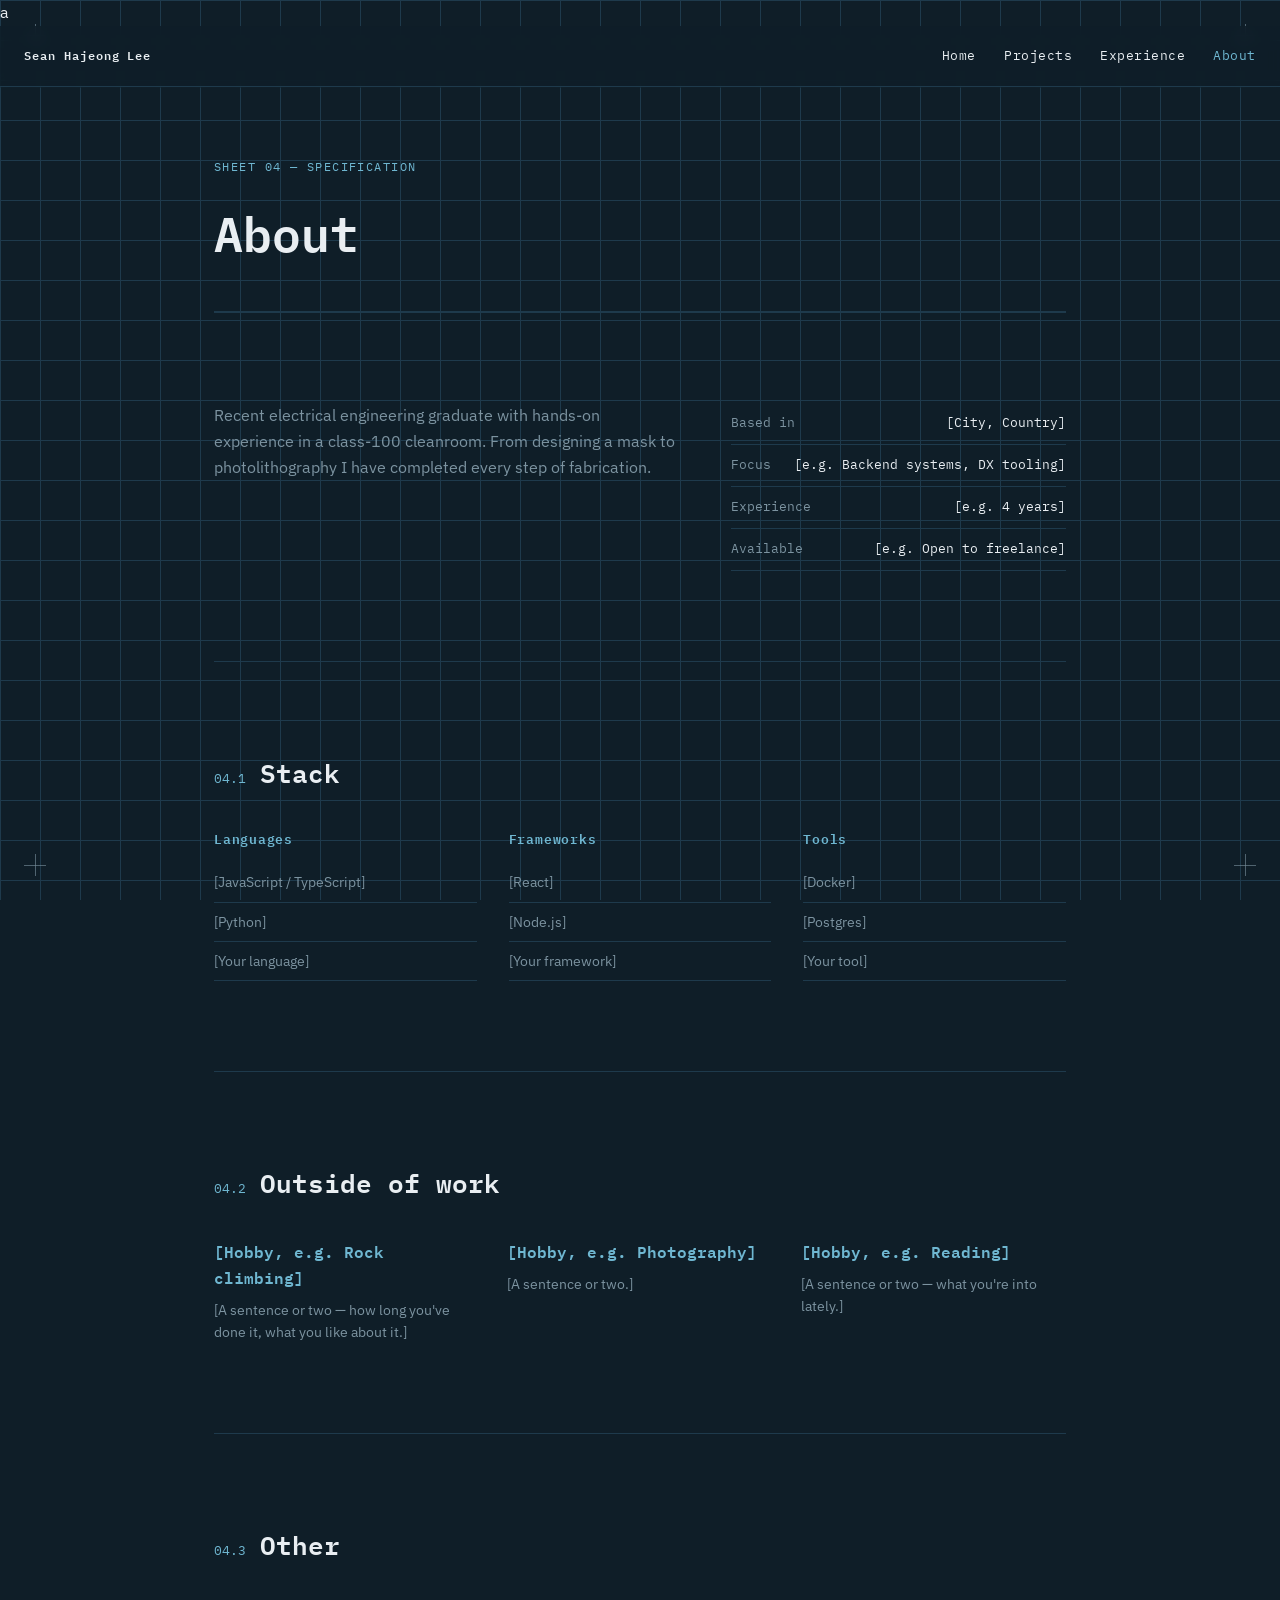
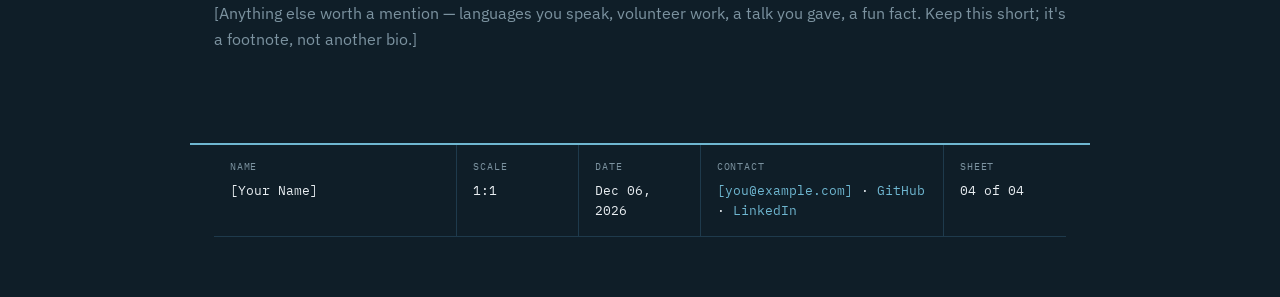
==== about.html @ 1e78ec12 "Update about.html" ====
a<!DOCTYPE html>
<html lang="en">
<head>
<meta charset="UTF-8">
<meta name="viewport" content="width=device-width, initial-scale=1.0">
<title>About — Sean Hejaong Lee</title>
<link rel="preconnect" href="https://fonts.googleapis.com">
<link rel="preconnect" href="https://fonts.gstatic.com" crossorigin>
<link href="https://fonts.googleapis.com/css2?family=IBM+Plex+Mono:wght@400;500;600&family=IBM+Plex+Sans:wght@400;500;600&display=swap" rel="stylesheet">
<link rel="stylesheet" href="style.css">
</head>
<body>

<div class="crosshair crosshair--tl" aria-hidden="true"></div>
<div class="crosshair crosshair--tr" aria-hidden="true"></div>
<div class="crosshair crosshair--bl" aria-hidden="true"></div>
<div class="crosshair crosshair--br" aria-hidden="true"></div>

<header class="topbar">
  <a class="topbar__mark" href="index.html">Sean Hajeong Lee</a>
  <nav class="topbar__nav">
    <a href="index.html">Home</a>
    <a href="projects.html">Projects</a>
    <a href="experience.html">Experience</a>
    <a href="about.html" aria-current="page">About</a>
  </nav>
</header>

<main>
  <section class="page-head">
    <div class="hero__eyebrow">SHEET 04 — SPECIFICATION</div>
    <h1 class="page-head__title">About</h1>
  </section>

  <section class="section is-visible">
    <div class="about__grid">
      <p class="about__body">
        Recent electrical engineering graduate with hands-on experience in a class-100 cleanroom.
        From designing a mask to photolithography I have completed every step of fabrication.
      </p>
      <dl class="specs">
        <div class="specs__row"><dt>Based in</dt><dd>[City, Country]</dd></div>
        <div class="specs__row"><dt>Focus</dt><dd>[e.g. Backend systems, DX tooling]</dd></div>
        <div class="specs__row"><dt>Experience</dt><dd>[e.g. 4 years]</dd></div>
        <div class="specs__row"><dt>Available</dt><dd>[e.g. Open to freelance]</dd></div>
      </dl>
    </div>
  </section>

  <section class="section is-visible">
    <div class="section__head">
      <span class="section__num">04.1</span>
      <h2>Stack</h2>
    </div>
    <div class="stack">
      <div class="stack__group">
        <h3>Languages</h3>
        <ul>
          <li>[JavaScript / TypeScript]</li>
          <li>[Python]</li>
          <li>[Your language]</li>
        </ul>
      </div>
      <div class="stack__group">
        <h3>Frameworks</h3>
        <ul>
          <li>[React]</li>
          <li>[Node.js]</li>
          <li>[Your framework]</li>
        </ul>
      </div>
      <div class="stack__group">
        <h3>Tools</h3>
        <ul>
          <li>[Docker]</li>
          <li>[Postgres]</li>
          <li>[Your tool]</li>
        </ul>
      </div>
    </div>
  </section>

  <section class="section is-visible">
    <div class="section__head">
      <span class="section__num">04.2</span>
      <h2>Outside of work</h2>
    </div>
    <div class="hobbies">
      <div class="hobby">
        <h3>[Hobby, e.g. Rock climbing]</h3>
        <p>[A sentence or two — how long you've done it, what you like about it.]</p>
      </div>
      <div class="hobby">
        <h3>[Hobby, e.g. Photography]</h3>
        <p>[A sentence or two.]</p>
      </div>
      <div class="hobby">
        <h3>[Hobby, e.g. Reading]</h3>
        <p>[A sentence or two — what you're into lately.]</p>
      </div>
    </div>
  </section>

  <section class="section is-visible">
    <div class="section__head">
      <span class="section__num">04.3</span>
      <h2>Other</h2>
    </div>
    <p class="about__body">
      [Anything else worth a mention — languages you speak, volunteer work,
      a talk you gave, a fun fact. Keep this short; it's a footnote, not
      another bio.]
    </p>
  </section>
</main>

<footer class="titleblock" id="contact">
  <div class="titleblock__cell titleblock__cell--wide">
    <span class="titleblock__label">Name</span>
    <span class="titleblock__value">[Your Name]</span>
  </div>
  <div class="titleblock__cell">
    <span class="titleblock__label">Scale</span>
    <span class="titleblock__value">1:1</span>
  </div>
  <div class="titleblock__cell">
    <span class="titleblock__label">Date</span>
    <span class="titleblock__value" id="today">—</span>
  </div>
  <div class="titleblock__cell titleblock__cell--wide">
    <span class="titleblock__label">Contact</span>
    <span class="titleblock__value">
      <a href="mailto:[you@example.com]">[you@example.com]</a> ·
      <a href="[github link]" target="_blank" rel="noopener">GitHub</a> ·
      <a href="[linkedin link]" target="_blank" rel="noopener">LinkedIn</a>
    </span>
  </div>
  <div class="titleblock__cell">
    <span class="titleblock__label">Sheet</span>
    <span class="titleblock__value">04 of 04</span>
  </div>
</footer>

<script src="script.js"></script>
</body>
</html>
---- style.css ----
/* ===================================================================
   DESIGN TOKENS — "Technical drawing" concept.
   Change these six values to re-skin the whole site.
   =================================================================== */
:root {
  --ink:        #0F1E28;   /* page background */
  --panel:      #14293A;   /* raised surfaces */
  --line:       #1E3A4C;   /* grid lines, hairlines, borders */
  --text:       #E9EEF2;   /* primary text */
  --text-mute:  #7C93A0;   /* secondary text */
  --accent:     #6FB7D1;   /* blueprint cyan — links, marks, highlights */
  --accent-warm:#E0A458;   /* sparing second accent — tags, small emphasis */

  --font-mono: 'IBM Plex Mono', 'SF Mono', Consolas, monospace;
  --font-sans: 'IBM Plex Sans', -apple-system, BlinkMacSystemFont, sans-serif;

  --edge: 24px; /* page margin, mirrors a drawing's border gutter */
}

* { box-sizing: border-box; }

html { scroll-behavior: smooth; }

@media (prefers-reduced-motion: reduce) {
  html { scroll-behavior: auto; }
  * { animation: none !important; transition: none !important; }
}

body {
  margin: 0;
  background: var(--ink);
  background-image:
    linear-gradient(var(--line) 1px, transparent 1px),
    linear-gradient(90deg, var(--line) 1px, transparent 1px);
  background-size: 40px 40px;
  background-attachment: fixed;
  color: var(--text);
  font-family: var(--font-sans);
  line-height: 1.6;
}

a { color: var(--accent); text-decoration: none; }
a:hover { text-decoration: underline; }
a:focus-visible, button:focus-visible {
  outline: 2px solid var(--accent);
  outline-offset: 3px;
}

h1, h2, h3 { font-family: var(--font-mono); font-weight: 600; margin: 0; }

/* ---------- corner crosshairs (signature detail) ---------- */
.crosshair {
  position: fixed;
  width: 22px;
  height: 22px;
  z-index: 5;
  pointer-events: none;
}
.crosshair::before, .crosshair::after {
  content: "";
  position: absolute;
  background: var(--text-mute);
  opacity: 0.6;
}
.crosshair::before { width: 100%; height: 1px; top: 50%; }
.crosshair::after { width: 1px; height: 100%; left: 50%; }
.crosshair--tl { top: var(--edge); left: var(--edge); }
.crosshair--tr { top: var(--edge); right: var(--edge); }
.crosshair--bl { bottom: var(--edge); left: var(--edge); }
.crosshair--br { bottom: var(--edge); right: var(--edge); }

/* ---------- topbar ---------- */
.topbar {
  position: sticky;
  top: 0;
  z-index: 10;
  display: flex;
  justify-content: space-between;
  align-items: center;
  padding: 20px var(--edge);
  background: rgba(15, 30, 40, 0.85);
  backdrop-filter: blur(6px);
  border-bottom: 1px solid var(--line);
}
.topbar__mark {
  font-family: var(--font-mono);
  font-size: 12px;
  letter-spacing: 0.08em;
  color: var(--text-mute);
}
.topbar__nav { display: flex; gap: 28px; }
.topbar__nav a {
  color: var(--text);
  font-family: var(--font-mono);
  font-size: 13px;
  letter-spacing: 0.04em;
}
.topbar__nav a:hover { color: var(--accent); text-decoration: none; }
.topbar__nav a[aria-current="page"] { color: var(--accent); }
.topbar__mark { color: var(--text); font-weight: 600; }
.topbar__mark:hover { color: var(--accent); text-decoration: none; }

main { max-width: 900px; margin: 0 auto; padding: 0 var(--edge); }

/* ---------- hero ---------- */
.hero {
  position: relative;
  min-height: 86vh;
  display: flex;
  flex-direction: column;
  justify-content: center;
  padding: 60px 0;
  overflow: hidden;
}
.hero__row {
  position: relative;
  z-index: 1;
  display: flex;
  justify-content: space-between;
  align-items: flex-start;
  gap: 40px;
  width: 100%;
}
.hero__links {
  display: flex;
  flex-direction: column;
  align-items: flex-end;
  align-self: flex-end;
  gap: 30px;
  padding-top: 4px;
  flex-shrink: 0;
}
.hero__links a {
  font-family: var(--font-mono);
  font-size: 26px;
  font-weight: 600;
  letter-spacing: 0.02em;
  color: var(--accent);
  white-space: nowrap;
}
.hero__links a:hover { color: var(--text); text-decoration: underline; }
.hero__content {
  text-align: left;
}
.hero__eyebrow {
  font-family: var(--font-mono);
  font-size: 12px;
  letter-spacing: 0.12em;
  color: var(--accent);
  margin-bottom: 18px;
}
.hero__name {
  font-size: clamp(2.6rem, 7vw, 5rem);
  line-height: 1.02;
  letter-spacing: -0.01em;
  max-width: 14ch;
}
.hero__role {
  font-family: var(--font-mono);
  color: var(--text-mute);
  font-size: clamp(1rem, 2vw, 1.2rem);
  margin: 18px 0 0;
}
.hero__pitch {
  max-width: 46ch;
  color: var(--text-mute);
  margin: 16px 0 32px;
}
.hero__actions { display: flex; gap: 14px; }

.btn {
  font-family: var(--font-mono);
  font-size: 16px;
  padding: 16px 32px;
  border: 1px solid var(--line);
  border-radius: 2px;
  transition: border-color 0.15s ease, background 0.15s ease;
}
.btn--primary { background: var(--accent); color: var(--ink); border-color: var(--accent); }
.btn--primary:hover { background: transparent; color: var(--accent); text-decoration: none; }
.btn--ghost { color: var(--text); }
.btn--ghost:hover { border-color: var(--accent); color: var(--accent); text-decoration: none; }

.hero__schematic {
  position: absolute;
  right: -60px;
  top: 50%;
  transform: translateY(-50%);
  width: min(46vw, 420px);
  height: auto;
  opacity: 0.85;
}
@media (max-width: 820px) {
  .hero__schematic { display: none; }
  .hero__row {
    flex-direction: column;
    gap: 24px;
  }
  .hero__links {
    flex-direction: row;
    align-items: flex-start;
    gap: 20px;
    padding-top: 0;
  }
}

/* ---------- interior page header (non-home pages) ---------- */
.page-head {
  padding: 70px 0 40px;
  border-bottom: 1px solid var(--line);
}
.page-head__title {
  font-size: clamp(2rem, 5vw, 3rem);
  margin-top: 14px;
}

/* ---------- homepage quicklinks ---------- */
.quicklinks {
  display: grid;
  grid-template-columns: repeat(2, 1fr);
  gap: 1px;
  background: var(--line);
  border: 1px solid var(--line);
}
.quicklink {
  background: var(--ink);
  padding: 26px;
  display: flex;
  flex-direction: column;
  gap: 6px;
  color: var(--text);
  transition: background 0.15s ease;
}
.quicklink:hover { background: var(--panel); text-decoration: none; }
.quicklink__num { font-family: var(--font-mono); font-size: 12px; color: var(--accent); }
.quicklink__label { font-family: var(--font-mono); font-size: 1.1rem; }
.quicklink__desc { font-size: 13px; color: var(--text-mute); }
@media (max-width: 700px) {
  .quicklinks { grid-template-columns: 1fr; }
}

/* ---------- sections ---------- */
.section {
  padding: 90px 0;
  border-top: 1px solid var(--line);
  opacity: 0;
  transform: translateY(16px);
  transition: opacity 0.5s ease, transform 0.5s ease;
}
.section.is-visible { opacity: 1; transform: none; }

.section__head {
  display: flex;
  align-items: baseline;
  gap: 14px;
  margin-bottom: 36px;
}
.section__num {
  font-family: var(--font-mono);
  color: var(--accent);
  font-size: 13px;
}
.section h2 { font-size: 1.6rem; }

/* ---------- about ---------- */
.about__grid {
  display: grid;
  grid-template-columns: 1.4fr 1fr;
  gap: 48px;
}
.about__body { color: var(--text-mute); margin: 0; }
.specs { margin: 0; }
.specs__row {
  display: flex;
  justify-content: space-between;
  padding: 10px 0;
  border-bottom: 1px solid var(--line);
  font-family: var(--font-mono);
  font-size: 13px;
}
.specs__row dt { color: var(--text-mute); }
.specs__row dd { margin: 0; }
@media (max-width: 700px) {
  .about__grid { grid-template-columns: 1fr; }
}

/* ---------- stack ---------- */
.stack {
  display: grid;
  grid-template-columns: repeat(3, 1fr);
  gap: 32px;
}
.stack__group h3 {
  font-size: 13px;
  color: var(--accent);
  letter-spacing: 0.06em;
  margin-bottom: 14px;
}
.stack__group ul { list-style: none; margin: 0; padding: 0; }
.stack__group li {
  padding: 8px 0;
  border-bottom: 1px solid var(--line);
  font-size: 14px;
  color: var(--text-mute);
}
@media (max-width: 700px) {
  .stack { grid-template-columns: 1fr; }
}

/* ---------- hobbies (about page) ---------- */
.hobbies {
  display: grid;
  grid-template-columns: repeat(3, 1fr);
  gap: 28px;
}
.hobby h3 {
  font-size: 1rem;
  color: var(--accent);
  margin-bottom: 8px;
}
.hobby p { color: var(--text-mute); margin: 0; font-size: 14px; }
@media (max-width: 700px) {
  .hobbies { grid-template-columns: 1fr; }
}

/* ---------- projects ---------- */
.project {
  display: grid;
  grid-template-columns: 70px 1fr auto;
  gap: 24px;
  align-items: start;
  padding: 28px 0;
  border-bottom: 1px solid var(--line);
}
.project:first-of-type { border-top: 1px solid var(--line); }
.project__index {
  font-family: var(--font-mono);
  color: var(--text-mute);
  font-size: 13px;
  padding-top: 4px;
}
.project__body h3 { font-size: 1.1rem; margin-bottom: 8px; }
.project__body p { color: var(--text-mute); margin: 0 0 12px; max-width: 60ch; }
.project__tags { display: flex; gap: 8px; list-style: none; margin: 0; padding: 0; flex-wrap: wrap; }
.project__tags li {
  font-family: var(--font-mono);
  font-size: 11px;
  color: var(--accent-warm);
  border: 1px solid var(--line);
  padding: 3px 8px;
  border-radius: 2px;
}
.project__links {
  display: flex;
  flex-direction: column;
  gap: 6px;
  font-family: var(--font-mono);
  font-size: 13px;
  white-space: nowrap;
}
@media (max-width: 700px) {
  .project { grid-template-columns: 1fr; }
  .project__links { flex-direction: row; }
}

/* ---------- revision history table ---------- */
.revtable {
  width: 100%;
  border-collapse: collapse;
  font-family: var(--font-mono);
  font-size: 13px;
}
.revtable th, .revtable td {
  text-align: left;
  padding: 12px 10px;
  border-bottom: 1px solid var(--line);
}
.revtable th {
  color: var(--text-mute);
  font-weight: 500;
  letter-spacing: 0.04em;
  font-size: 11px;
}
.revtable__courses-row td {
  padding-top: 0;
  padding-bottom: 18px;
}
.courses__label {
  display: block;
  font-size: 10px;
  letter-spacing: 0.08em;
  text-transform: uppercase;
  color: var(--text-mute);
  margin-bottom: 8px;
}
.courses {
  list-style: none;
  margin: 0;
  padding: 0;
  display: flex;
  flex-wrap: wrap;
  gap: 8px 24px;
}
.courses li {
  position: relative;
  padding-left: 14px;
  color: var(--text);
  font-size: 13px;
}
.courses li::before {
  content: "–";
  position: absolute;
  left: 0;
  color: var(--accent);
}

/* ---------- title block (footer/contact) ---------- */
.titleblock {
  display: grid;
  grid-template-columns: 2fr 1fr 1fr 2fr 1fr;
  border-top: 2px solid var(--accent);
  max-width: 900px;
  margin: 0 auto;
  padding: 0 var(--edge) 60px;
}
.titleblock__cell {
  border-right: 1px solid var(--line);
  border-bottom: 1px solid var(--line);
  padding: 14px 16px;
  display: flex;
  flex-direction: column;
  gap: 6px;
}
.titleblock__cell:last-child { border-right: none; }
.titleblock__label {
  font-family: var(--font-mono);
  font-size: 10px;
  letter-spacing: 0.08em;
  color: var(--text-mute);
  text-transform: uppercase;
}
.titleblock__value { font-family: var(--font-mono); font-size: 13px; }
@media (max-width: 760px) {
  .titleblock { grid-template-columns: 1fr 1fr; }
}
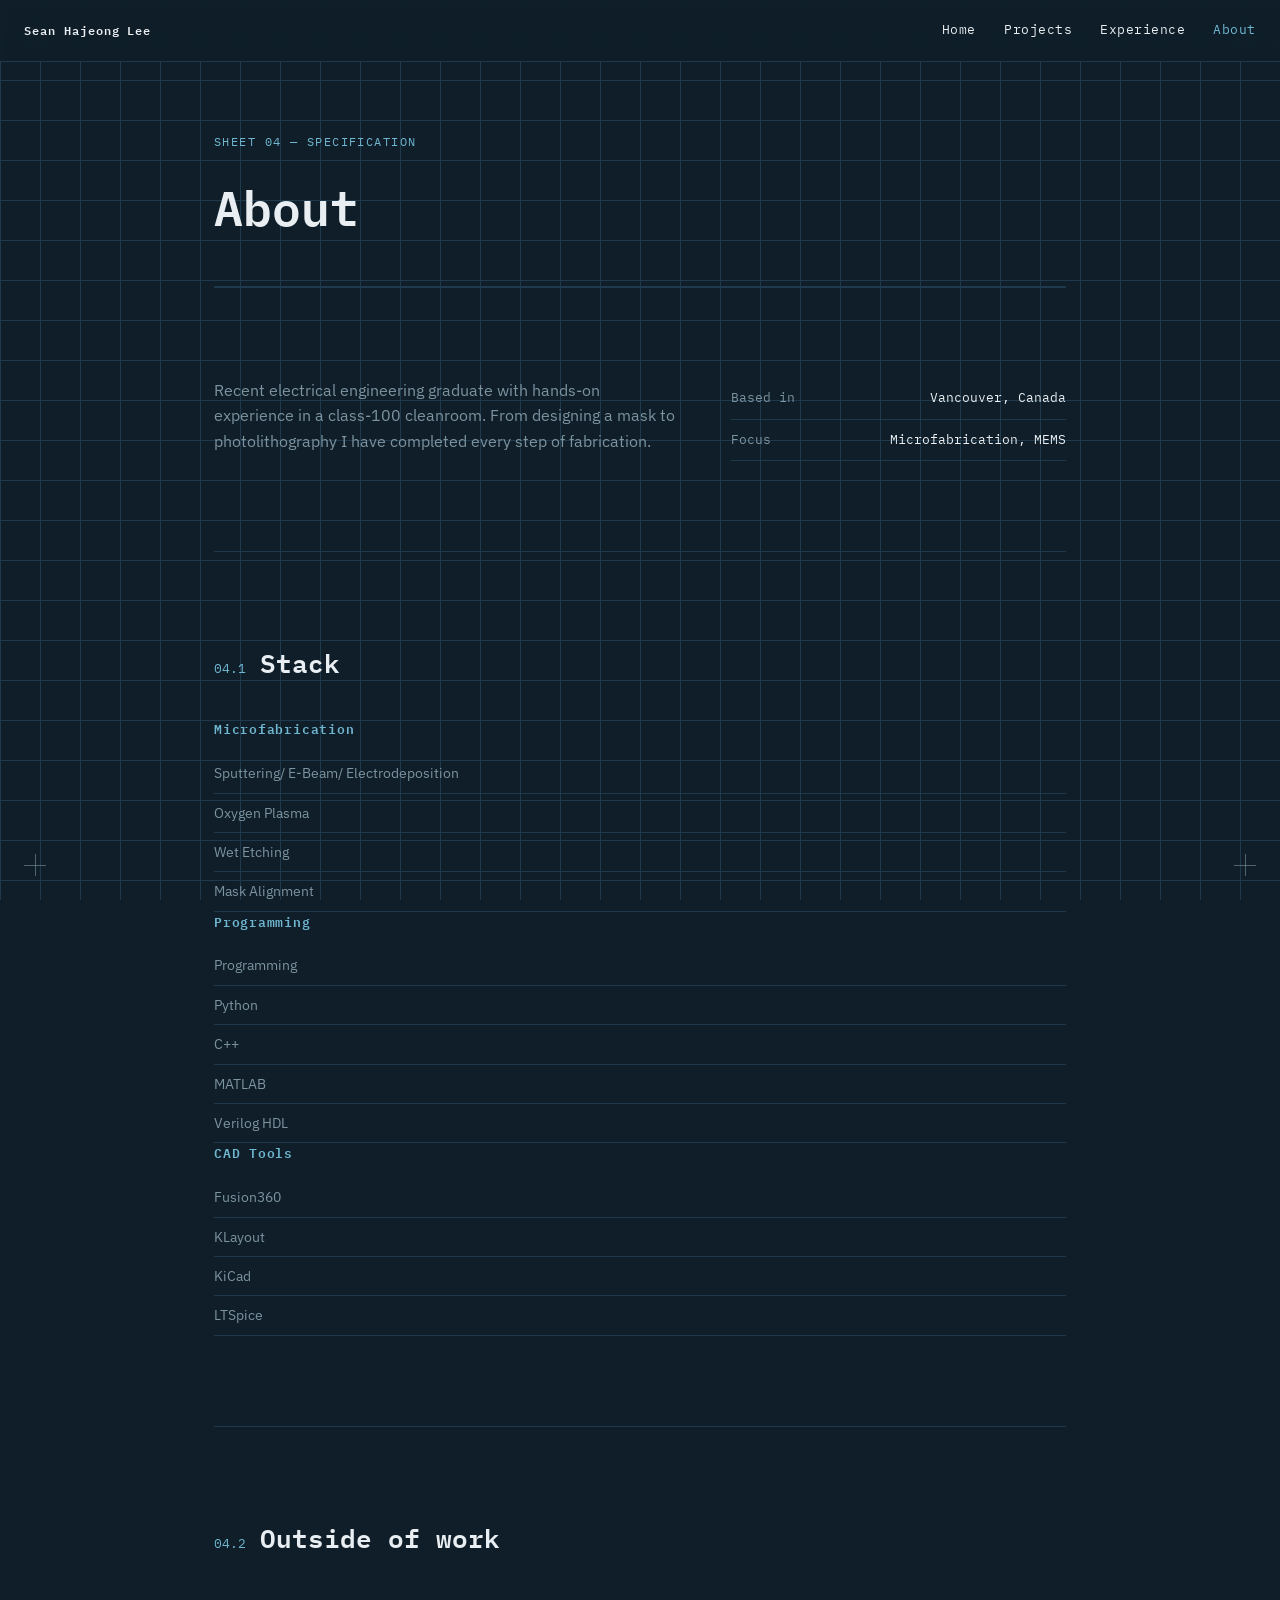
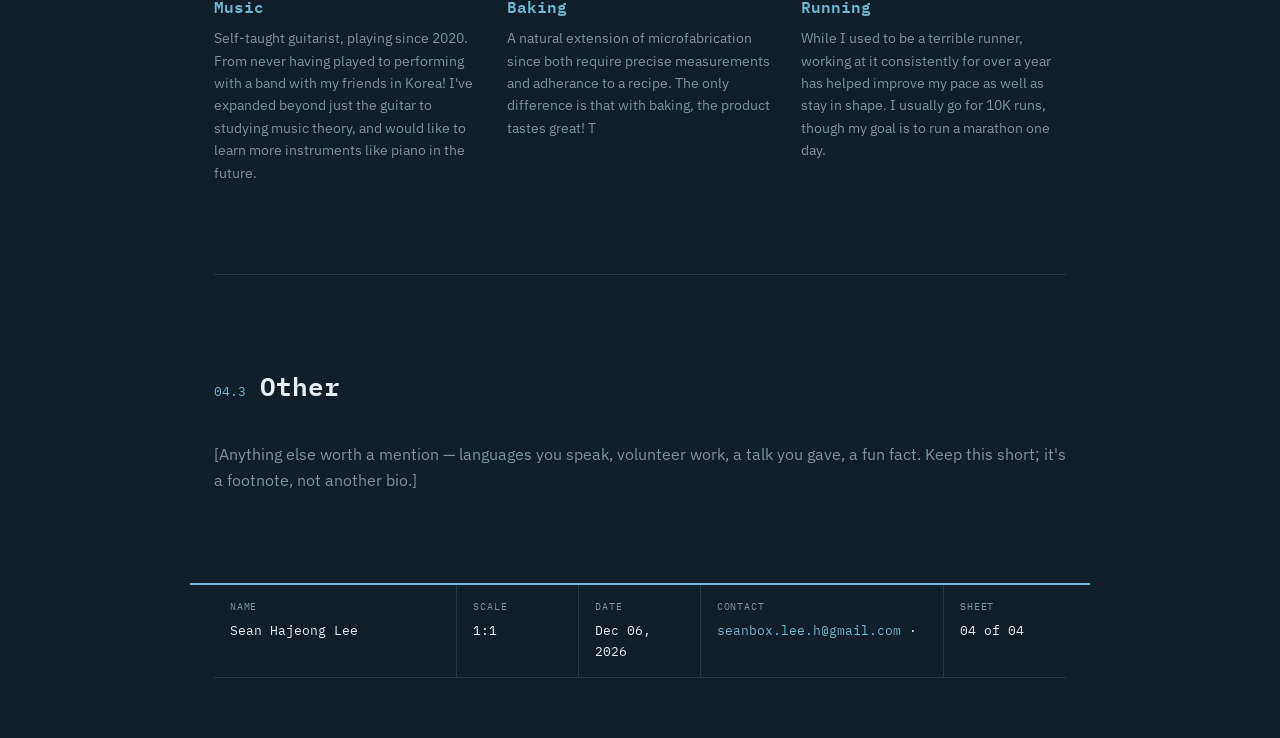
==== commit 05e2bbd4: "Update about.html" ====
--- a/about.html
+++ b/about.html
@@ -1,4 +1,4 @@
-a<!DOCTYPE html>
+<!DOCTYPE html>
 <html lang="en">
 <head>
 <meta charset="UTF-8">
@@ -39,10 +39,8 @@
         From designing a mask to photolithography I have completed every step of fabrication.
       </p>
       <dl class="specs">
-        <div class="specs__row"><dt>Based in</dt><dd>[City, Country]</dd></div>
-        <div class="specs__row"><dt>Focus</dt><dd>[e.g. Backend systems, DX tooling]</dd></div>
-        <div class="specs__row"><dt>Experience</dt><dd>[e.g. 4 years]</dd></div>
-        <div class="specs__row"><dt>Available</dt><dd>[e.g. Open to freelance]</dd></div>
+        <div class="specs__row"><dt>Based in</dt><dd>Vancouver, Canada</dd></div>
+        <div class="specs__row"><dt>Focus</dt><dd>Microfabrication, MEMS</dd></div>
       </dl>
     </div>
   </section>
@@ -52,29 +50,33 @@
       <span class="section__num">04.1</span>
       <h2>Stack</h2>
     </div>
-    <div class="stack">
+    <div class="Skills">
       <div class="stack__group">
-        <h3>Languages</h3>
+        <h3>Microfabrication</h3>
         <ul>
-          <li>[JavaScript / TypeScript]</li>
-          <li>[Python]</li>
-          <li>[Your language]</li>
+          <li>Sputtering/ E-Beam/ Electrodeposition</li>
+          <li>Oxygen Plasma</li>
+          <li>Wet Etching</li>
+          <li>Mask Alignment</li>
         </ul>
       </div>
       <div class="stack__group">
-        <h3>Frameworks</h3>
+        <h3>Programming</h3>
         <ul>
-          <li>[React]</li>
-          <li>[Node.js]</li>
-          <li>[Your framework]</li>
+          <li>Programming</li>
+          <li>Python</li>
+          <li>C++</li>
+           <li>MATLAB</li>
+           <li>Verilog HDL</li>
         </ul>
       </div>
       <div class="stack__group">
-        <h3>Tools</h3>
+        <h3>CAD Tools</h3>
         <ul>
-          <li>[Docker]</li>
-          <li>[Postgres]</li>
-          <li>[Your tool]</li>
+          <li>Fusion360</li>
+          <li>KLayout</li>
+          <li>KiCad</li>
+          <li>LTSpice</li>
         </ul>
       </div>
     </div>
@@ -87,16 +89,17 @@
     </div>
     <div class="hobbies">
       <div class="hobby">
-        <h3>[Hobby, e.g. Rock climbing]</h3>
-        <p>[A sentence or two — how long you've done it, what you like about it.]</p>
+        <h3>Music</h3>
+        <p>Self-taught guitarist, playing since 2020. From never having played to performing with a band with my friends in Korea! 
+          I've expanded beyond just the guitar to studying music theory, and would like to learn more instruments like piano in the future. </p>
       </div>
       <div class="hobby">
-        <h3>[Hobby, e.g. Photography]</h3>
-        <p>[A sentence or two.]</p>
+        <h3>Baking</h3>
+        <p>A natural extension of microfabrication since both require precise measurements and adherance to a recipe. The only difference is that with baking, the product tastes great!  T</p>
       </div>
       <div class="hobby">
-        <h3>[Hobby, e.g. Reading]</h3>
-        <p>[A sentence or two — what you're into lately.]</p>
+        <h3>Running</h3>
+        <p>While I used to be a terrible runner, working at it consistently for over a year has helped improve my pace as well as stay in shape. I usually go for 10K runs, though my goal is to run a marathon one day.</p>
       </div>
     </div>
   </section>
@@ -107,6 +110,7 @@
       <h2>Other</h2>
     </div>
     <p class="about__body">
+      
       [Anything else worth a mention — languages you speak, volunteer work,
       a talk you gave, a fun fact. Keep this short; it's a footnote, not
       another bio.]
@@ -117,7 +121,7 @@
 <footer class="titleblock" id="contact">
   <div class="titleblock__cell titleblock__cell--wide">
     <span class="titleblock__label">Name</span>
-    <span class="titleblock__value">[Your Name]</span>
+    <span class="titleblock__value">Sean Hajeong Lee</span>
   </div>
   <div class="titleblock__cell">
     <span class="titleblock__label">Scale</span>
@@ -130,9 +134,8 @@
   <div class="titleblock__cell titleblock__cell--wide">
     <span class="titleblock__label">Contact</span>
     <span class="titleblock__value">
-      <a href="mailto:[you@example.com]">[you@example.com]</a> ·
-      <a href="[github link]" target="_blank" rel="noopener">GitHub</a> ·
-      <a href="[linkedin link]" target="_blank" rel="noopener">LinkedIn</a>
+      <a href="mailto:seanbox.lee.h@gmail.com">seanbox.lee.h@gmail.com</a> ·
+
     </span>
   </div>
   <div class="titleblock__cell">
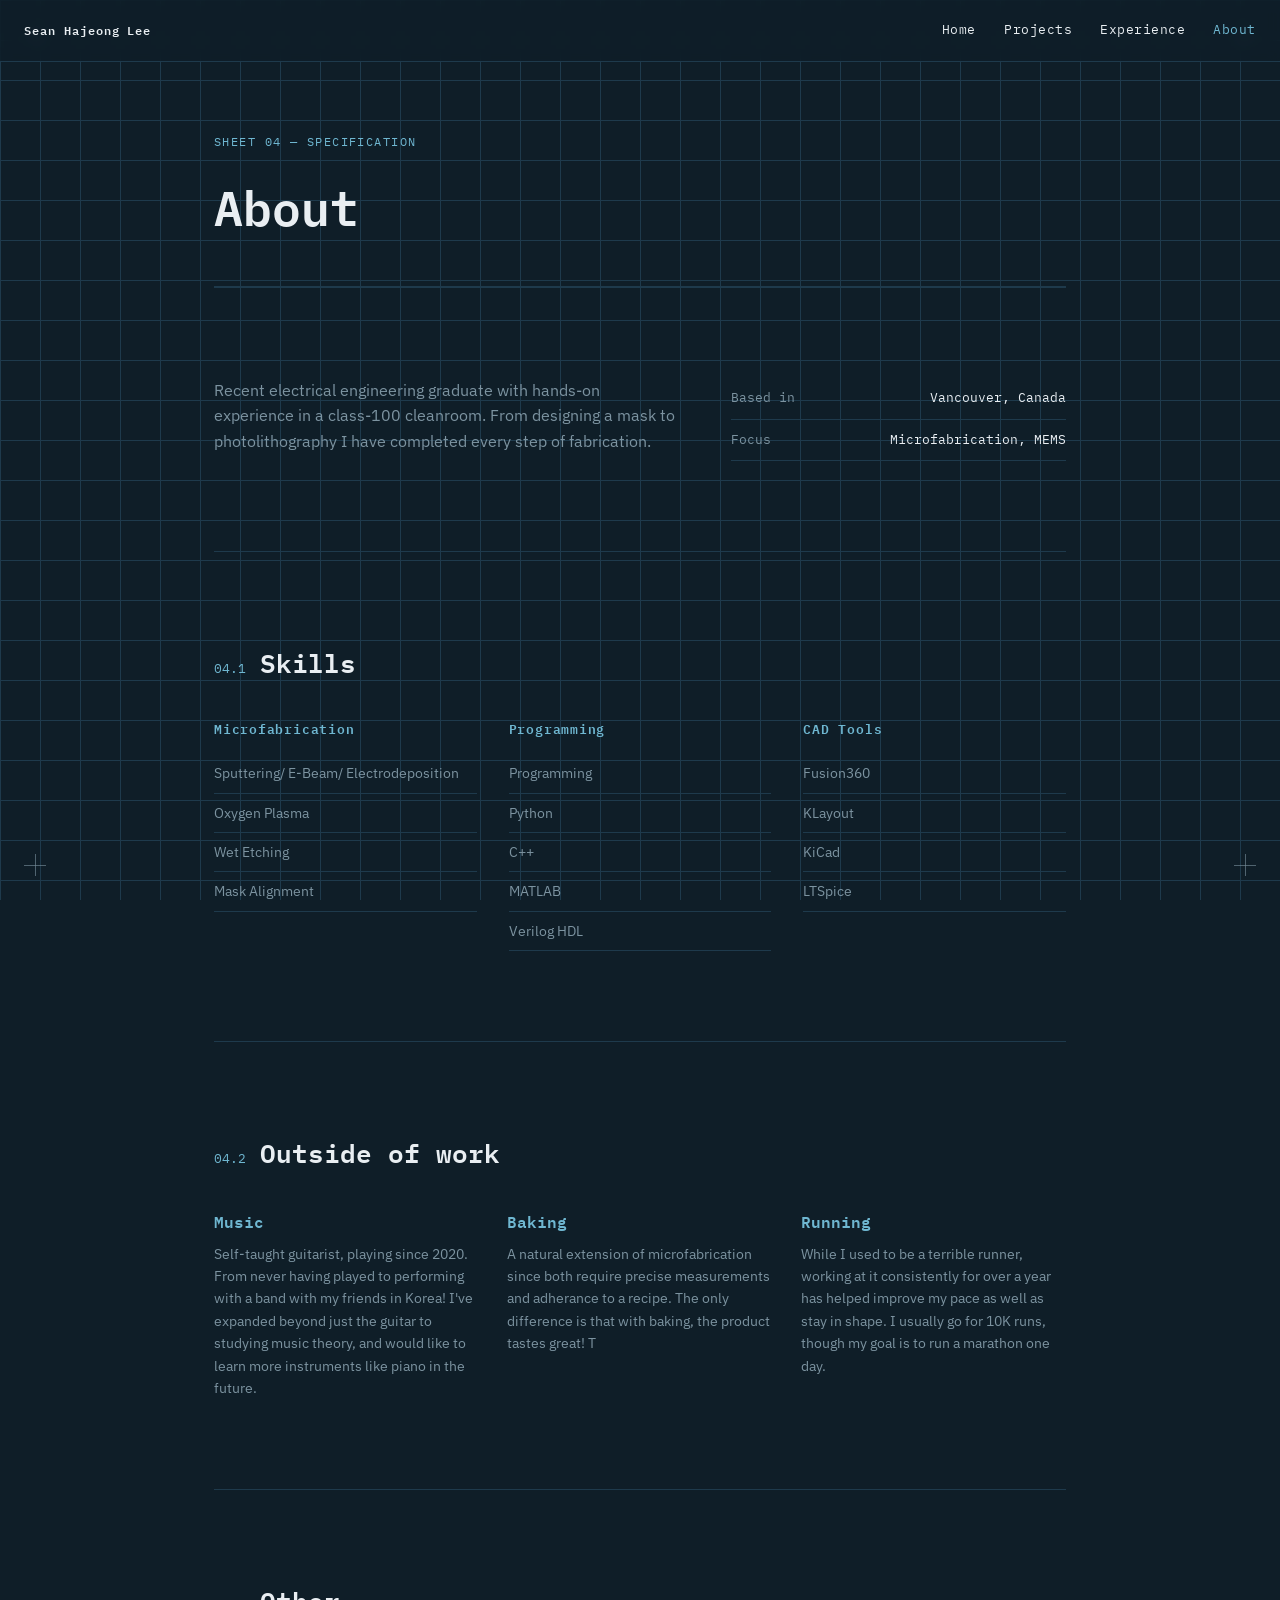
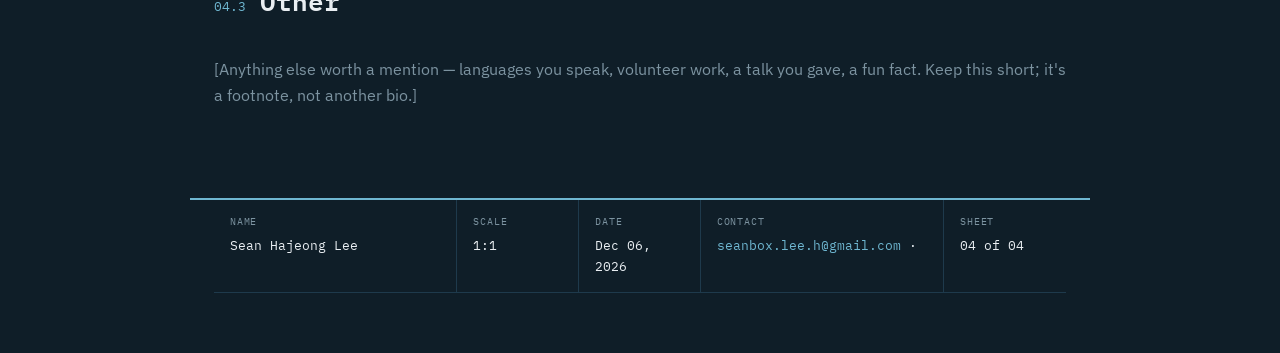
==== commit 88431aad: "Update about.html" ====
--- a/about.html
+++ b/about.html
@@ -48,9 +48,9 @@
   <section class="section is-visible">
     <div class="section__head">
       <span class="section__num">04.1</span>
-      <h2>Stack</h2>
+      <h2>Skills</h2>
     </div>
-    <div class="Skills">
+    <div class="stack">
       <div class="stack__group">
         <h3>Microfabrication</h3>
         <ul>
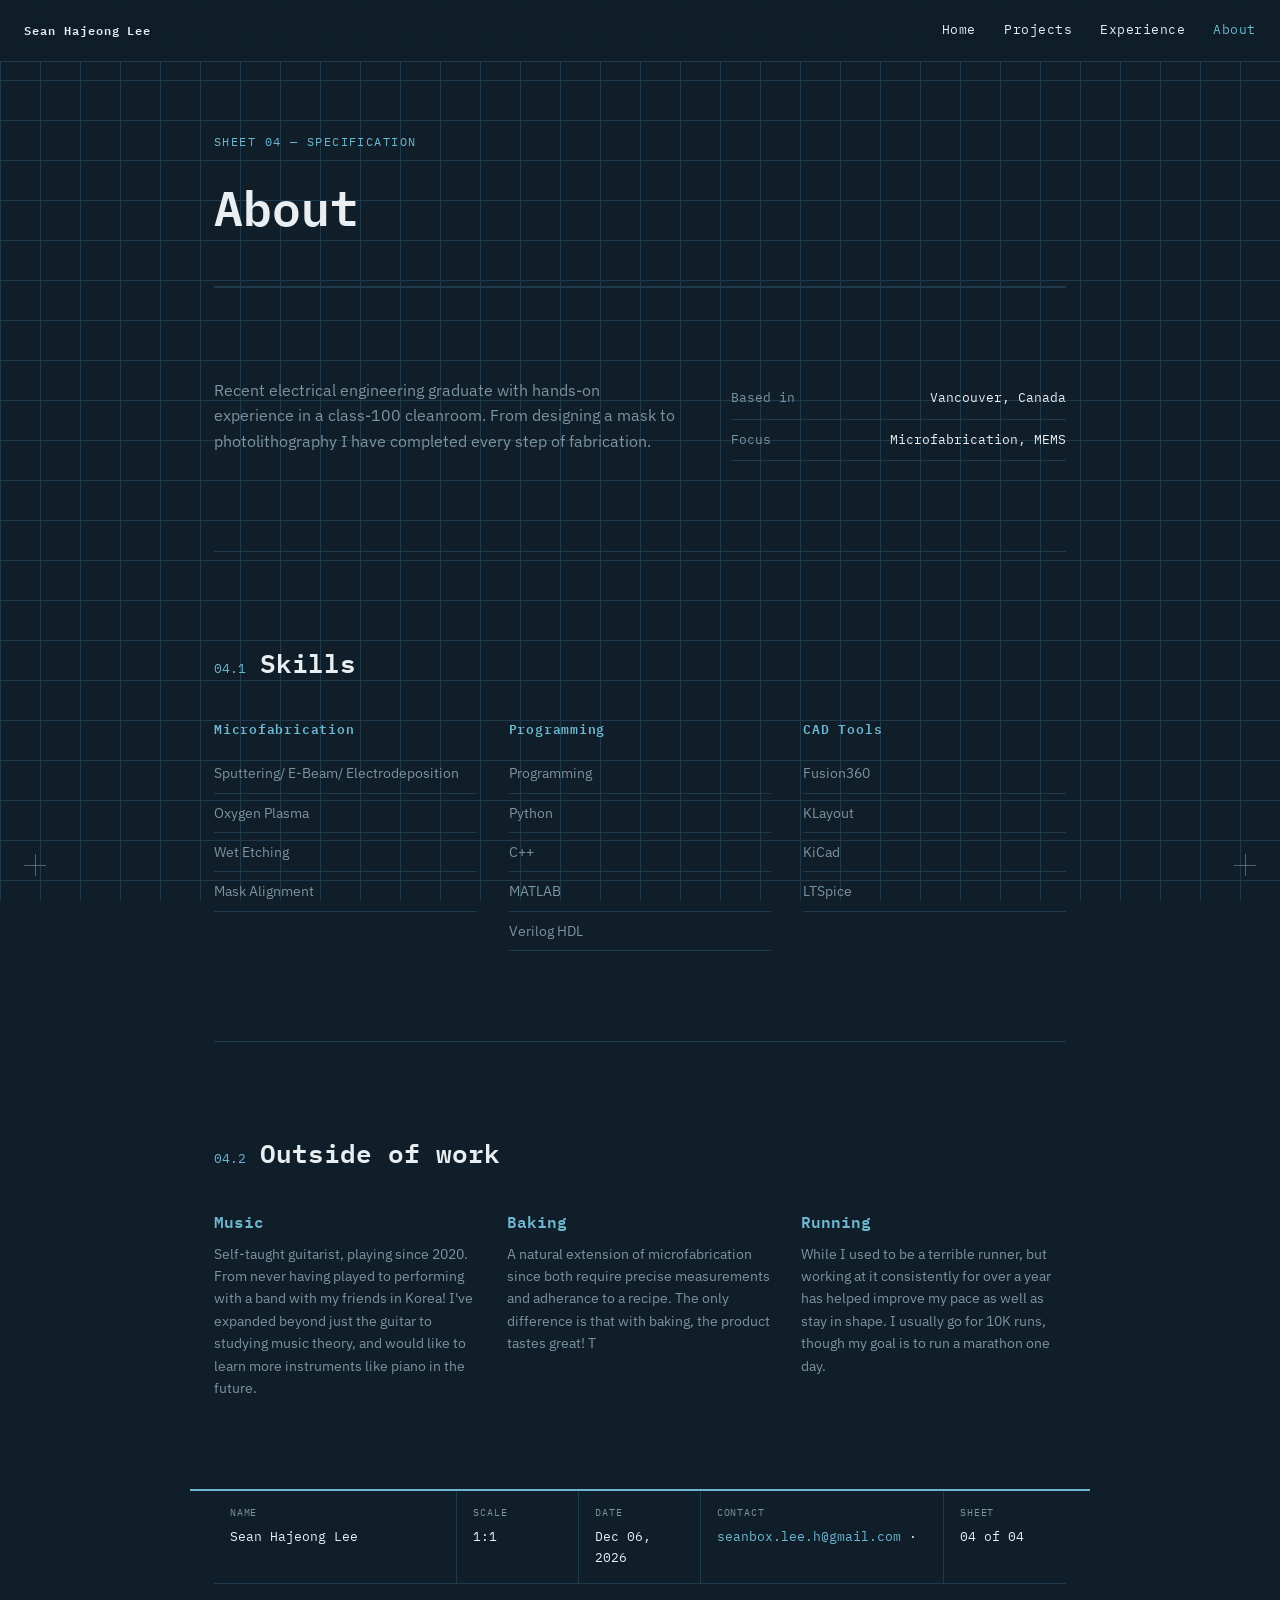
==== commit d23dc319: "Update about.html" ====
--- a/about.html
+++ b/about.html
@@ -99,22 +99,9 @@
       </div>
       <div class="hobby">
         <h3>Running</h3>
-        <p>While I used to be a terrible runner, working at it consistently for over a year has helped improve my pace as well as stay in shape. I usually go for 10K runs, though my goal is to run a marathon one day.</p>
+        <p>While I used to be a terrible runner, but working at it consistently for over a year has helped improve my pace as well as stay in shape. I usually go for 10K runs, though my goal is to run a marathon one day.</p>
       </div>
     </div>
-  </section>
-
-  <section class="section is-visible">
-    <div class="section__head">
-      <span class="section__num">04.3</span>
-      <h2>Other</h2>
-    </div>
-    <p class="about__body">
-      
-      [Anything else worth a mention — languages you speak, volunteer work,
-      a talk you gave, a fun fact. Keep this short; it's a footnote, not
-      another bio.]
-    </p>
   </section>
 </main>
 
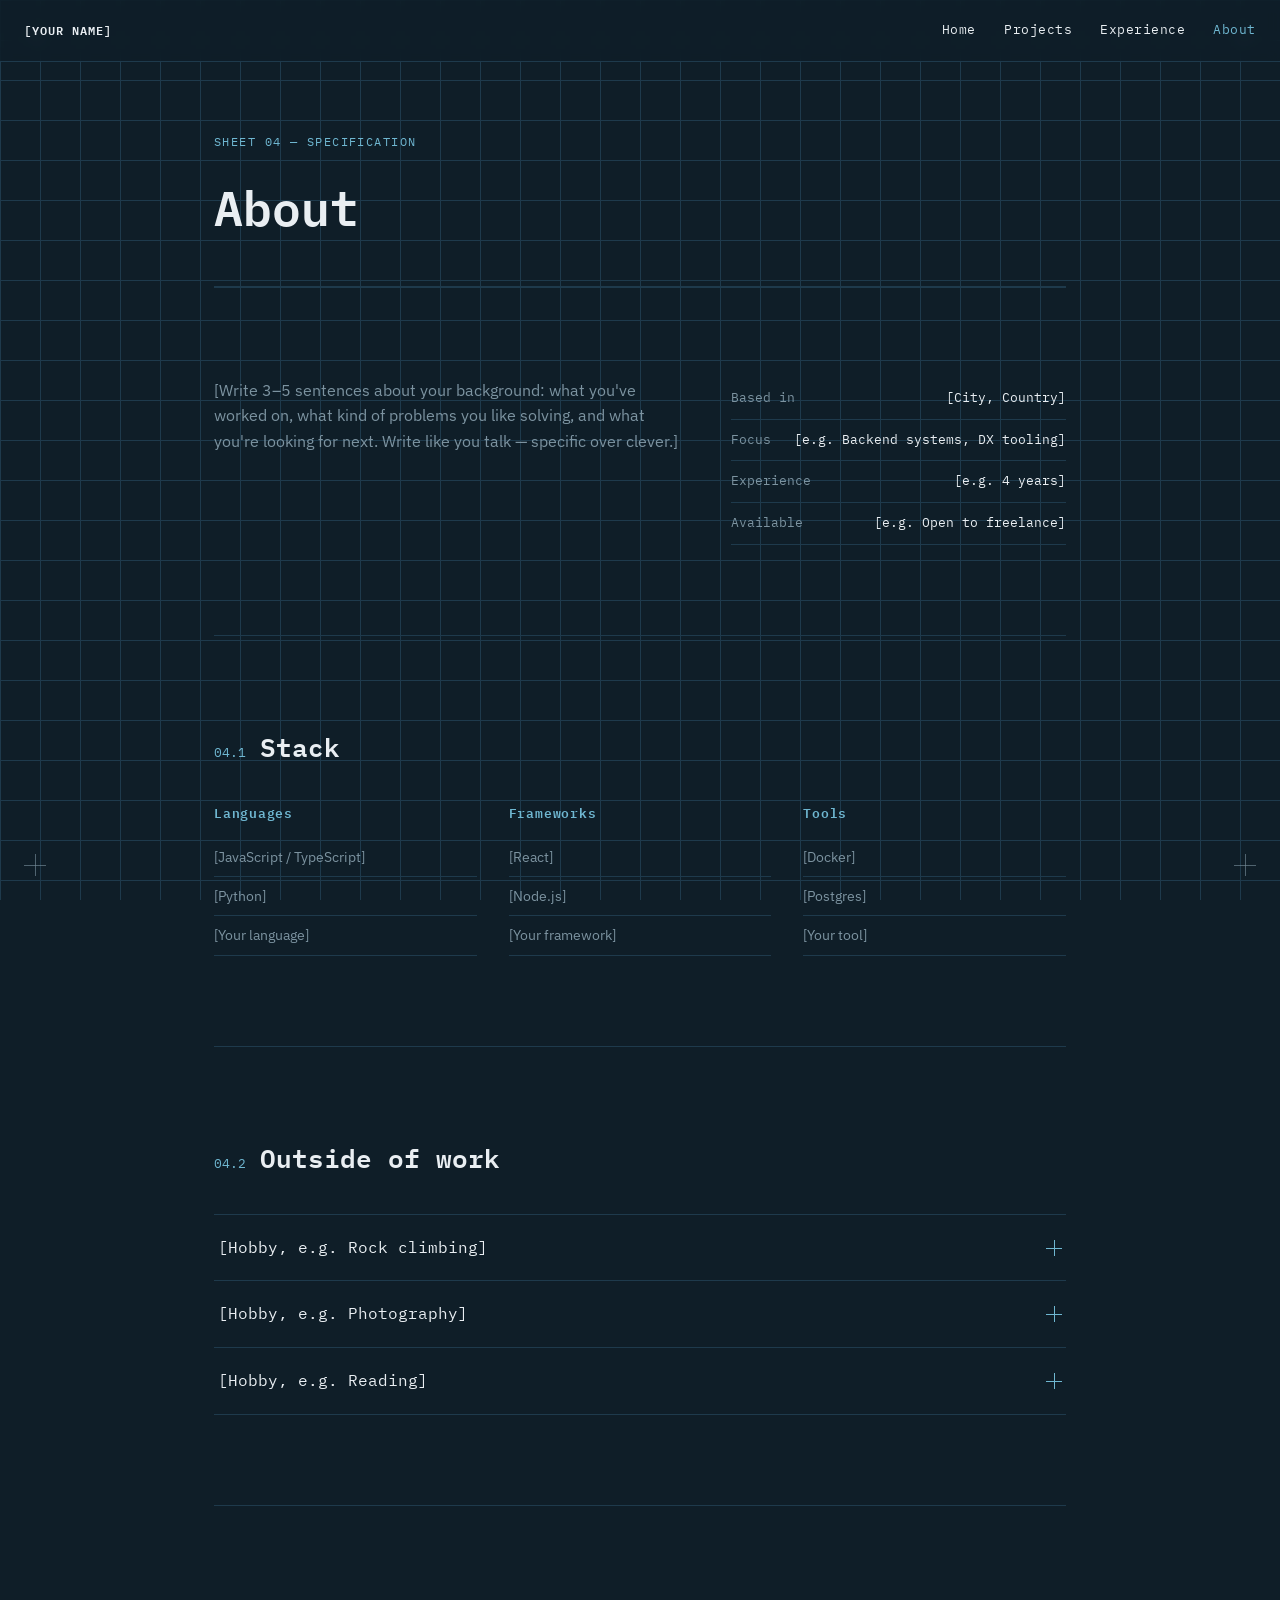
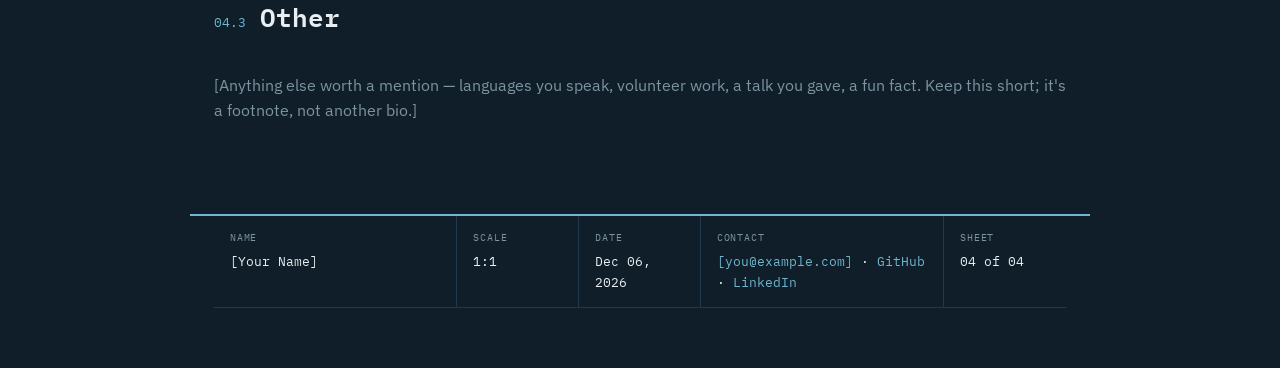
==== commit 01ac6bb2: "Add files via upload" ====
--- a/about.html
+++ b/about.html
@@ -3,7 +3,7 @@
 <head>
 <meta charset="UTF-8">
 <meta name="viewport" content="width=device-width, initial-scale=1.0">
-<title>About — Sean Hejaong Lee</title>
+<title>About — [Your Name]</title>
 <link rel="preconnect" href="https://fonts.googleapis.com">
 <link rel="preconnect" href="https://fonts.gstatic.com" crossorigin>
 <link href="https://fonts.googleapis.com/css2?family=IBM+Plex+Mono:wght@400;500;600&family=IBM+Plex+Sans:wght@400;500;600&display=swap" rel="stylesheet">
@@ -17,7 +17,7 @@
 <div class="crosshair crosshair--br" aria-hidden="true"></div>
 
 <header class="topbar">
-  <a class="topbar__mark" href="index.html">Sean Hajeong Lee</a>
+  <a class="topbar__mark" href="index.html">[YOUR NAME]</a>
   <nav class="topbar__nav">
     <a href="index.html">Home</a>
     <a href="projects.html">Projects</a>
@@ -35,12 +35,15 @@
   <section class="section is-visible">
     <div class="about__grid">
       <p class="about__body">
-        Recent electrical engineering graduate with hands-on experience in a class-100 cleanroom.
-        From designing a mask to photolithography I have completed every step of fabrication.
+        [Write 3–5 sentences about your background: what you've worked on,
+        what kind of problems you like solving, and what you're looking for
+        next. Write like you talk — specific over clever.]
       </p>
       <dl class="specs">
-        <div class="specs__row"><dt>Based in</dt><dd>Vancouver, Canada</dd></div>
-        <div class="specs__row"><dt>Focus</dt><dd>Microfabrication, MEMS</dd></div>
+        <div class="specs__row"><dt>Based in</dt><dd>[City, Country]</dd></div>
+        <div class="specs__row"><dt>Focus</dt><dd>[e.g. Backend systems, DX tooling]</dd></div>
+        <div class="specs__row"><dt>Experience</dt><dd>[e.g. 4 years]</dd></div>
+        <div class="specs__row"><dt>Available</dt><dd>[e.g. Open to freelance]</dd></div>
       </dl>
     </div>
   </section>
@@ -48,35 +51,31 @@
   <section class="section is-visible">
     <div class="section__head">
       <span class="section__num">04.1</span>
-      <h2>Skills</h2>
+      <h2>Stack</h2>
     </div>
     <div class="stack">
       <div class="stack__group">
-        <h3>Microfabrication</h3>
+        <h3>Languages</h3>
         <ul>
-          <li>Sputtering/ E-Beam/ Electrodeposition</li>
-          <li>Oxygen Plasma</li>
-          <li>Wet Etching</li>
-          <li>Mask Alignment</li>
+          <li>[JavaScript / TypeScript]</li>
+          <li>[Python]</li>
+          <li>[Your language]</li>
         </ul>
       </div>
       <div class="stack__group">
-        <h3>Programming</h3>
+        <h3>Frameworks</h3>
         <ul>
-          <li>Programming</li>
-          <li>Python</li>
-          <li>C++</li>
-           <li>MATLAB</li>
-           <li>Verilog HDL</li>
+          <li>[React]</li>
+          <li>[Node.js]</li>
+          <li>[Your framework]</li>
         </ul>
       </div>
       <div class="stack__group">
-        <h3>CAD Tools</h3>
+        <h3>Tools</h3>
         <ul>
-          <li>Fusion360</li>
-          <li>KLayout</li>
-          <li>KiCad</li>
-          <li>LTSpice</li>
+          <li>[Docker]</li>
+          <li>[Postgres]</li>
+          <li>[Your tool]</li>
         </ul>
       </div>
     </div>
@@ -88,27 +87,68 @@
       <h2>Outside of work</h2>
     </div>
     <div class="hobbies">
-      <div class="hobby">
-        <h3>Music</h3>
-        <p>Self-taught guitarist, playing since 2020. From never having played to performing with a band with my friends in Korea! 
-          I've expanded beyond just the guitar to studying music theory, and would like to learn more instruments like piano in the future. </p>
-      </div>
-      <div class="hobby">
-        <h3>Baking</h3>
-        <p>A natural extension of microfabrication since both require precise measurements and adherance to a recipe. The only difference is that with baking, the product tastes great!  T</p>
-      </div>
-      <div class="hobby">
-        <h3>Running</h3>
-        <p>While I used to be a terrible runner, but working at it consistently for over a year has helped improve my pace as well as stay in shape. I usually go for 10K runs, though my goal is to run a marathon one day.</p>
-      </div>
+      <details class="hobby">
+        <summary class="hobby__summary">
+          <span class="hobby__title">[Hobby, e.g. Rock climbing]</span>
+          <span class="hobby__icon" aria-hidden="true"></span>
+        </summary>
+        <div class="hobby__content">
+          <p>[A paragraph or two — how long you've done it, what you like
+          about it, a memorable moment. This is the expanded space, so feel
+          free to say more here than you would in a short bio line.]</p>
+          <div class="hobby__media">
+            <img class="hobby__photo" src="[path/to/photo.jpg]" alt="[Describe the photo]">
+            <video class="hobby__video" controls poster="[path/to/thumbnail.jpg]">
+              <source src="[path/to/video.mp4]" type="video/mp4">
+            </video>
+          </div>
+        </div>
+      </details>
+
+      <details class="hobby">
+        <summary class="hobby__summary">
+          <span class="hobby__title">[Hobby, e.g. Photography]</span>
+          <span class="hobby__icon" aria-hidden="true"></span>
+        </summary>
+        <div class="hobby__content">
+          <p>[A paragraph or two about this hobby.]</p>
+          <div class="hobby__media">
+            <img class="hobby__photo" src="[path/to/photo.jpg]" alt="[Describe the photo]">
+            <img class="hobby__photo" src="[path/to/photo2.jpg]" alt="[Describe the photo]">
+          </div>
+        </div>
+      </details>
+
+      <details class="hobby">
+        <summary class="hobby__summary">
+          <span class="hobby__title">[Hobby, e.g. Reading]</span>
+          <span class="hobby__icon" aria-hidden="true"></span>
+        </summary>
+        <div class="hobby__content">
+          <p>[A paragraph or two — what you're into lately, favorites,
+          recommendations.]</p>
+        </div>
+      </details>
     </div>
+  </section>
+
+  <section class="section is-visible">
+    <div class="section__head">
+      <span class="section__num">04.3</span>
+      <h2>Other</h2>
+    </div>
+    <p class="about__body">
+      [Anything else worth a mention — languages you speak, volunteer work,
+      a talk you gave, a fun fact. Keep this short; it's a footnote, not
+      another bio.]
+    </p>
   </section>
 </main>
 
 <footer class="titleblock" id="contact">
   <div class="titleblock__cell titleblock__cell--wide">
     <span class="titleblock__label">Name</span>
-    <span class="titleblock__value">Sean Hajeong Lee</span>
+    <span class="titleblock__value">[Your Name]</span>
   </div>
   <div class="titleblock__cell">
     <span class="titleblock__label">Scale</span>
@@ -121,8 +161,9 @@
   <div class="titleblock__cell titleblock__cell--wide">
     <span class="titleblock__label">Contact</span>
     <span class="titleblock__value">
-      <a href="mailto:seanbox.lee.h@gmail.com">seanbox.lee.h@gmail.com</a> ·
-
+      <a href="mailto:[you@example.com]">[you@example.com]</a> ·
+      <a href="[github link]" target="_blank" rel="noopener">GitHub</a> ·
+      <a href="[linkedin link]" target="_blank" rel="noopener">LinkedIn</a>
     </span>
   </div>
   <div class="titleblock__cell">
--- a/style.css
+++ b/style.css
@@ -307,20 +307,77 @@
   .stack { grid-template-columns: 1fr; }
 }
 
-/* ---------- hobbies (about page) ---------- */
+/* ---------- hobbies (about page) — collapsible entries ---------- */
 .hobbies {
-  display: grid;
-  grid-template-columns: repeat(3, 1fr);
-  gap: 28px;
-}
-.hobby h3 {
+  display: flex;
+  flex-direction: column;
+}
+.hobby {
+  border-bottom: 1px solid var(--line);
+}
+.hobby:first-child { border-top: 1px solid var(--line); }
+
+.hobby__summary {
+  list-style: none;
+  cursor: pointer;
+  display: flex;
+  justify-content: space-between;
+  align-items: center;
+  padding: 20px 4px;
+}
+.hobby__summary::-webkit-details-marker { display: none; }
+.hobby__summary::marker { content: ""; }
+
+.hobby__title {
+  font-family: var(--font-mono);
   font-size: 1rem;
-  color: var(--accent);
-  margin-bottom: 8px;
-}
-.hobby p { color: var(--text-mute); margin: 0; font-size: 14px; }
-@media (max-width: 700px) {
-  .hobbies { grid-template-columns: 1fr; }
+  color: var(--text);
+}
+
+.hobby__icon {
+  position: relative;
+  width: 16px;
+  height: 16px;
+  flex-shrink: 0;
+}
+.hobby__icon::before, .hobby__icon::after {
+  content: "";
+  position: absolute;
+  background: var(--accent);
+}
+.hobby__icon::before { width: 100%; height: 1px; top: 50%; left: 0; }
+.hobby__icon::after {
+  width: 1px; height: 100%; left: 50%; top: 0;
+  transition: transform 0.15s ease;
+}
+.hobby[open] .hobby__icon::after { transform: scaleY(0); }
+
+.hobby__content {
+  padding: 0 4px 26px;
+  color: var(--text-mute);
+}
+.hobby__content p { margin: 0 0 16px; max-width: 62ch; }
+
+.hobby__media {
+  display: flex;
+  flex-wrap: wrap;
+  gap: 16px;
+}
+.hobby__photo {
+  width: 220px;
+  height: 150px;
+  object-fit: cover;
+  border: 1px solid var(--line);
+  display: block;
+}
+.hobby__video {
+  width: 320px;
+  max-width: 100%;
+  border: 1px solid var(--line);
+  display: block;
+}
+@media (max-width: 500px) {
+  .hobby__photo, .hobby__video { width: 100%; }
 }
 
 /* ---------- projects ---------- */
@@ -375,6 +432,9 @@
   padding: 12px 10px;
   border-bottom: 1px solid var(--line);
 }
+@media (max-width: 700px) {
+  .courses { grid-template-columns: repeat(2, minmax(0, 1fr)); }
+}
 .revtable th {
   color: var(--text-mute);
   font-weight: 500;
@@ -397,9 +457,9 @@
   list-style: none;
   margin: 0;
   padding: 0;
-  display: flex;
-  flex-wrap: wrap;
-  gap: 8px 24px;
+  display: grid;
+  grid-template-columns: repeat(3, minmax(0, 1fr));
+  gap: 10px 24px;
 }
 .courses li {
   position: relative;
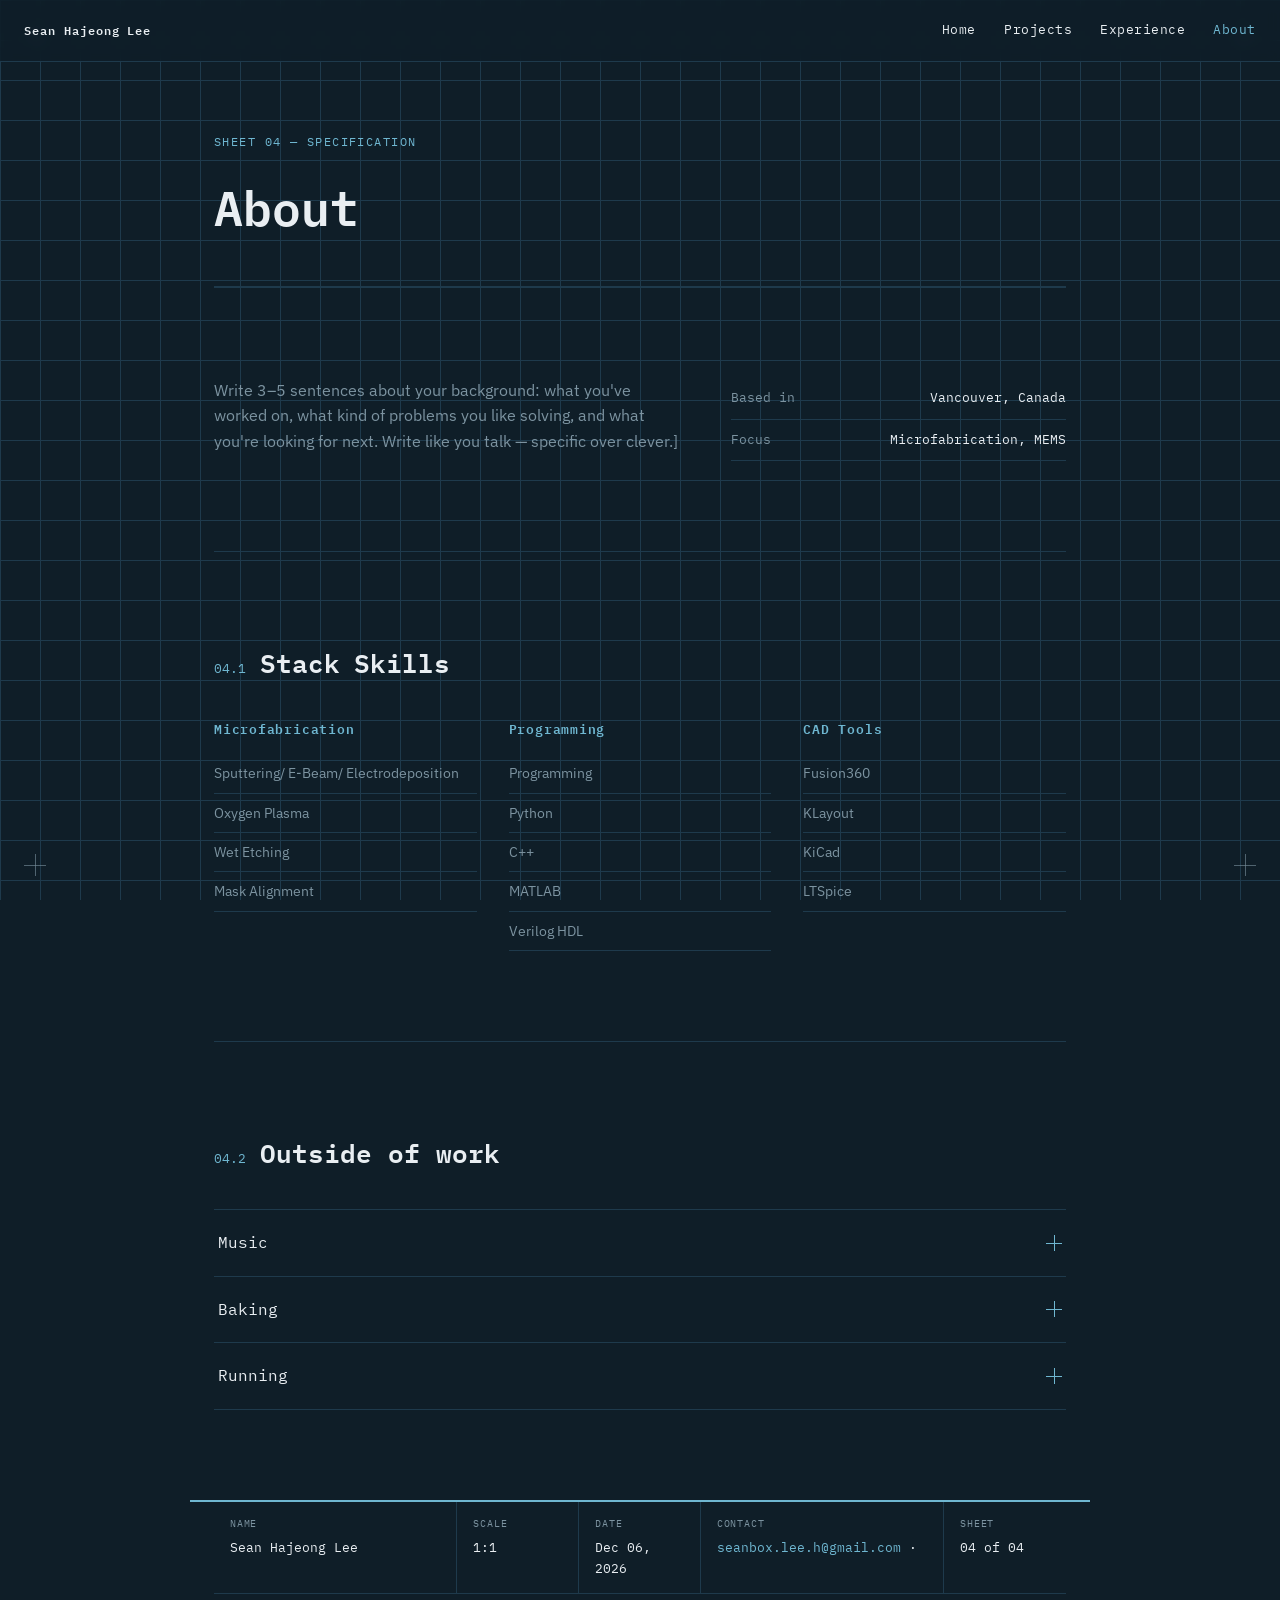
==== commit bc1b5345: "Update about.html" ====
--- a/about.html
+++ b/about.html
@@ -3,7 +3,7 @@
 <head>
 <meta charset="UTF-8">
 <meta name="viewport" content="width=device-width, initial-scale=1.0">
-<title>About — [Your Name]</title>
+<title>About — Sean Hajeong Lee</title>
 <link rel="preconnect" href="https://fonts.googleapis.com">
 <link rel="preconnect" href="https://fonts.gstatic.com" crossorigin>
 <link href="https://fonts.googleapis.com/css2?family=IBM+Plex+Mono:wght@400;500;600&family=IBM+Plex+Sans:wght@400;500;600&display=swap" rel="stylesheet">
@@ -17,7 +17,7 @@
 <div class="crosshair crosshair--br" aria-hidden="true"></div>
 
 <header class="topbar">
-  <a class="topbar__mark" href="index.html">[YOUR NAME]</a>
+  <a class="topbar__mark" href="index.html">Sean Hajeong Lee</a>
   <nav class="topbar__nav">
     <a href="index.html">Home</a>
     <a href="projects.html">Projects</a>
@@ -35,47 +35,52 @@
   <section class="section is-visible">
     <div class="about__grid">
       <p class="about__body">
-        [Write 3–5 sentences about your background: what you've worked on,
+        Write 3–5 sentences about your background: what you've worked on,
         what kind of problems you like solving, and what you're looking for
         next. Write like you talk — specific over clever.]
       </p>
       <dl class="specs">
-        <div class="specs__row"><dt>Based in</dt><dd>[City, Country]</dd></div>
-        <div class="specs__row"><dt>Focus</dt><dd>[e.g. Backend systems, DX tooling]</dd></div>
-        <div class="specs__row"><dt>Experience</dt><dd>[e.g. 4 years]</dd></div>
-        <div class="specs__row"><dt>Available</dt><dd>[e.g. Open to freelance]</dd></div>
+        <div class="specs__row"><dt>Based in</dt><dd>Vancouver, Canada</dd></div>
+        <div class="specs__row"><dt>Focus</dt><dd>Microfabrication, MEMS</dd></div>
+
       </dl>
     </div>
   </section>
 
-  <section class="section is-visible">
+ <section class="section is-visible">
     <div class="section__head">
       <span class="section__num">04.1</span>
       <h2>Stack</h2>
+      <h2>Skills</h2>
     </div>
+    <div class="Skills">
     <div class="stack">
       <div class="stack__group">
-        <h3>Languages</h3>
+        <h3>Microfabrication</h3>
         <ul>
-          <li>[JavaScript / TypeScript]</li>
-          <li>[Python]</li>
-          <li>[Your language]</li>
+          <li>Sputtering/ E-Beam/ Electrodeposition</li>
+          <li>Oxygen Plasma</li>
+          <li>Wet Etching</li>
+          <li>Mask Alignment</li>
         </ul>
       </div>
       <div class="stack__group">
-        <h3>Frameworks</h3>
+        <h3>Programming</h3>
         <ul>
-          <li>[React]</li>
-          <li>[Node.js]</li>
-          <li>[Your framework]</li>
+          <li>Programming</li>
+          <li>Python</li>
+          <li>C++</li>
+           <li>MATLAB</li>
+           <li>Verilog HDL</li>
         </ul>
       </div>
       <div class="stack__group">
-        <h3>Tools</h3>
+        <h3>CAD Tools</h3>
         <ul>
-          <li>[Docker]</li>
-          <li>[Postgres]</li>
-          <li>[Your tool]</li>
+          <li>Fusion360</li>
+          <li>KLayout</li>
+          <li>KiCad</li>
+          <li>LTSpice</li>
         </ul>
       </div>
     </div>
@@ -89,13 +94,12 @@
     <div class="hobbies">
       <details class="hobby">
         <summary class="hobby__summary">
-          <span class="hobby__title">[Hobby, e.g. Rock climbing]</span>
+          <span class="hobby__title">Music</span>
           <span class="hobby__icon" aria-hidden="true"></span>
         </summary>
         <div class="hobby__content">
-          <p>[A paragraph or two — how long you've done it, what you like
-          about it, a memorable moment. This is the expanded space, so feel
-          free to say more here than you would in a short bio line.]</p>
+          <p>Self-taught guitarist, playing since 2020. From never having played to performing with a band with my friends in Korea! 
+          I've expanded beyond just the guitar to studying music theory, and would like to learn more instruments like piano in the future.</p>
           <div class="hobby__media">
             <img class="hobby__photo" src="[path/to/photo.jpg]" alt="[Describe the photo]">
             <video class="hobby__video" controls poster="[path/to/thumbnail.jpg]">
@@ -107,11 +111,11 @@
 
       <details class="hobby">
         <summary class="hobby__summary">
-          <span class="hobby__title">[Hobby, e.g. Photography]</span>
+          <span class="hobby__title">Baking</span>
           <span class="hobby__icon" aria-hidden="true"></span>
         </summary>
         <div class="hobby__content">
-          <p>[A paragraph or two about this hobby.]</p>
+          <p>A natural extension of microfabrication since both require precise measurements and adherance to a recipe. The only difference is that with baking, the product tastes great!</p>
           <div class="hobby__media">
             <img class="hobby__photo" src="[path/to/photo.jpg]" alt="[Describe the photo]">
             <img class="hobby__photo" src="[path/to/photo2.jpg]" alt="[Describe the photo]">
@@ -121,34 +125,24 @@
 
       <details class="hobby">
         <summary class="hobby__summary">
-          <span class="hobby__title">[Hobby, e.g. Reading]</span>
+          <span class="hobby__title">Running</span>
           <span class="hobby__icon" aria-hidden="true"></span>
         </summary>
         <div class="hobby__content">
-          <p>[A paragraph or two — what you're into lately, favorites,
-          recommendations.]</p>
+          <p>While I used to be a terrible runner, working at it consistently for over a year has helped improve my pace as well as stay in shape.
+            I usually go for 10K runs, though my goal is to run a marathon one day.</p>
         </div>
       </details>
     </div>
   </section>
 
-  <section class="section is-visible">
-    <div class="section__head">
-      <span class="section__num">04.3</span>
-      <h2>Other</h2>
-    </div>
-    <p class="about__body">
-      [Anything else worth a mention — languages you speak, volunteer work,
-      a talk you gave, a fun fact. Keep this short; it's a footnote, not
-      another bio.]
-    </p>
-  </section>
+ 
 </main>
 
 <footer class="titleblock" id="contact">
   <div class="titleblock__cell titleblock__cell--wide">
     <span class="titleblock__label">Name</span>
-    <span class="titleblock__value">[Your Name]</span>
+    <span class="titleblock__value">Sean Hajeong Lee</span>
   </div>
   <div class="titleblock__cell">
     <span class="titleblock__label">Scale</span>
@@ -161,9 +155,8 @@
   <div class="titleblock__cell titleblock__cell--wide">
     <span class="titleblock__label">Contact</span>
     <span class="titleblock__value">
-      <a href="mailto:[you@example.com]">[you@example.com]</a> ·
-      <a href="[github link]" target="_blank" rel="noopener">GitHub</a> ·
-      <a href="[linkedin link]" target="_blank" rel="noopener">LinkedIn</a>
+      <a href="mailto:seanbox.lee.h@gmail.com">seanbox.lee.h@gmail.com</a> ·
+
     </span>
   </div>
   <div class="titleblock__cell">
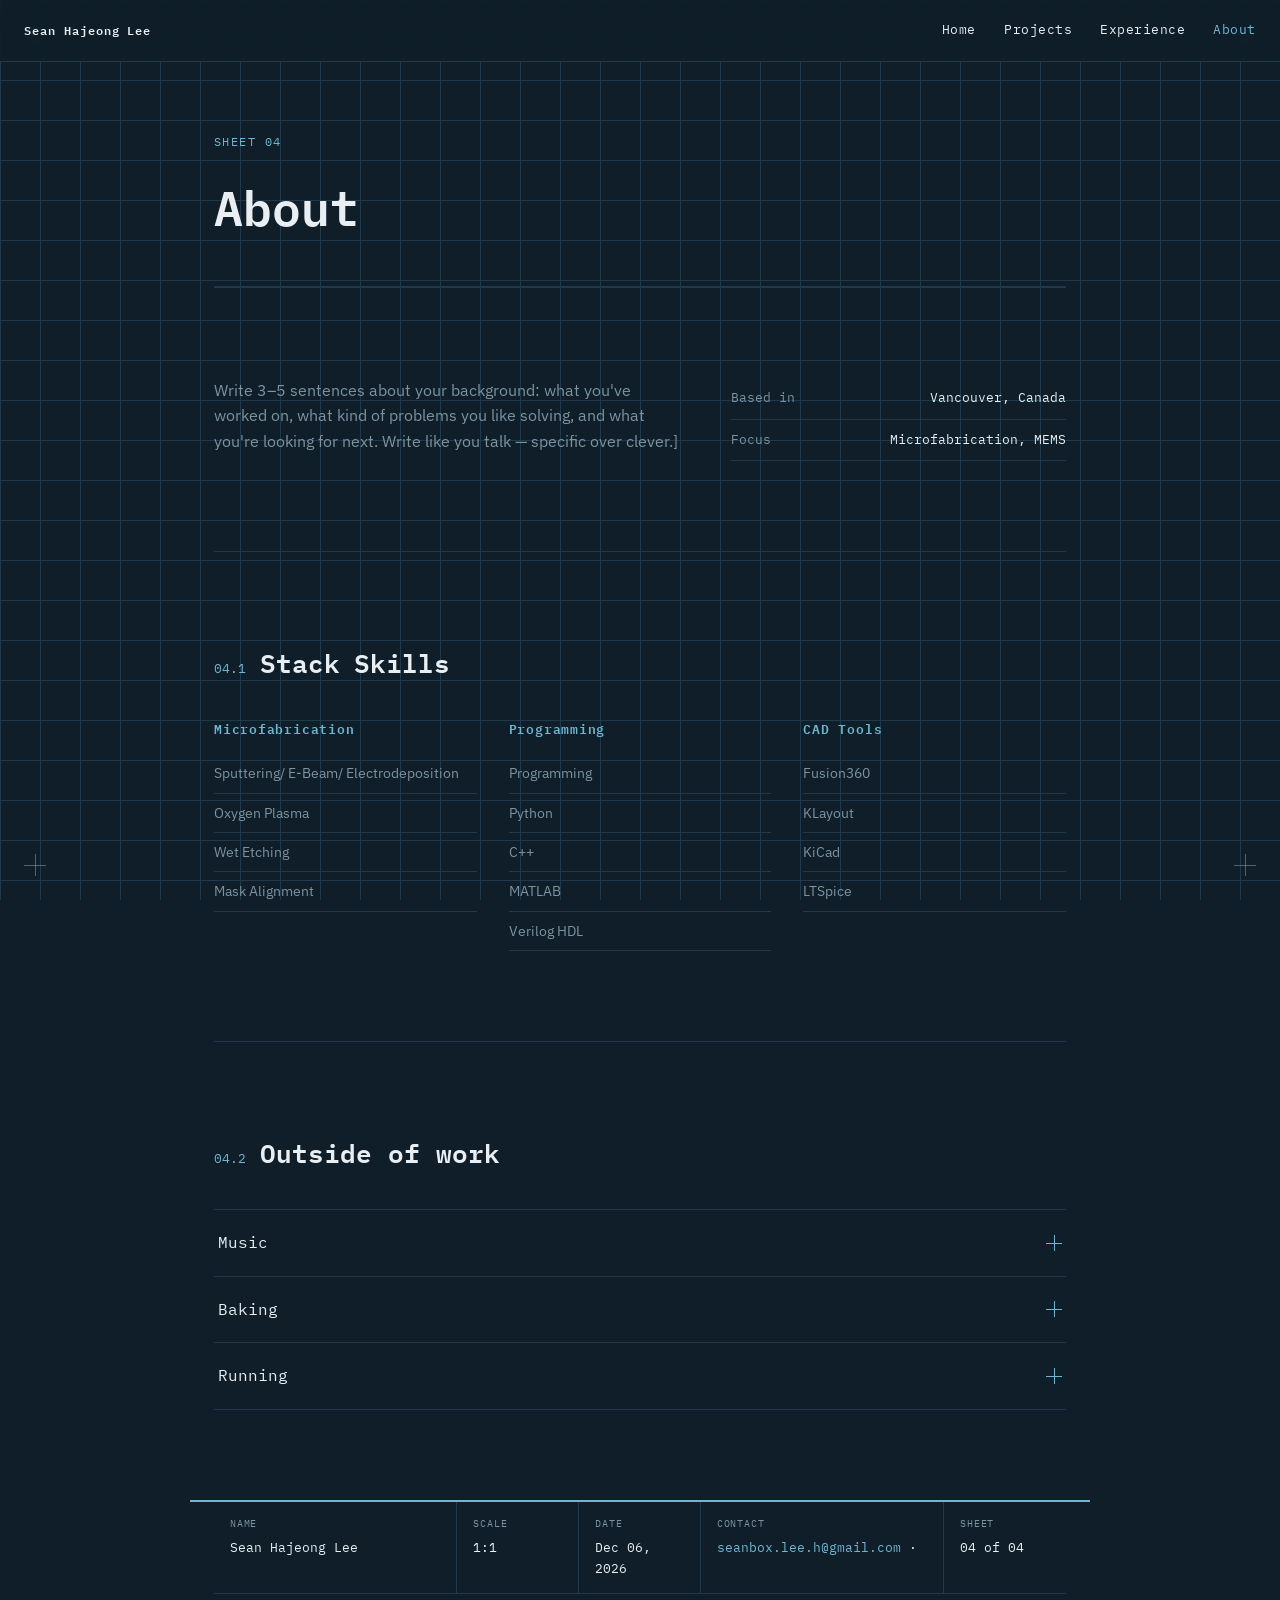
==== commit d055bfb9: "Update about.html" ====
--- a/about.html
+++ b/about.html
@@ -28,7 +28,7 @@
 
 <main>
   <section class="page-head">
-    <div class="hero__eyebrow">SHEET 04 — SPECIFICATION</div>
+    <div class="hero__eyebrow">SHEET 04</div>
     <h1 class="page-head__title">About</h1>
   </section>
 
@@ -117,8 +117,7 @@
         <div class="hobby__content">
           <p>A natural extension of microfabrication since both require precise measurements and adherance to a recipe. The only difference is that with baking, the product tastes great!</p>
           <div class="hobby__media">
-            <img class="hobby__photo" src="[path/to/photo.jpg]" alt="[Describe the photo]">
-            <img class="hobby__photo" src="[path/to/photo2.jpg]" alt="[Describe the photo]">
+            <img class="hobby__photo" src="images/cinnamon rolls.jpg" alt="First time making cinnamon rolls">
           </div>
         </div>
       </details>
--- a/style.css
+++ b/style.css
@@ -364,8 +364,8 @@
   gap: 16px;
 }
 .hobby__photo {
-  width: 220px;
-  height: 150px;
+  width: 340px;
+  height: 240px;
   object-fit: cover;
   border: 1px solid var(--line);
   display: block;
@@ -380,25 +380,62 @@
   .hobby__photo, .hobby__video { width: 100%; }
 }
 
-/* ---------- projects ---------- */
+/* ---------- projects — collapsible entries ---------- */
 .project {
-  display: grid;
-  grid-template-columns: 70px 1fr auto;
-  gap: 24px;
-  align-items: start;
-  padding: 28px 0;
   border-bottom: 1px solid var(--line);
 }
 .project:first-of-type { border-top: 1px solid var(--line); }
+
+.project__summary {
+  list-style: none;
+  cursor: pointer;
+  display: flex;
+  justify-content: space-between;
+  align-items: center;
+  gap: 16px;
+  padding: 22px 4px;
+}
+.project__summary::-webkit-details-marker { display: none; }
+.project__summary::marker { content: ""; }
+
+.project__summary-left {
+  display: flex;
+  align-items: baseline;
+  gap: 18px;
+}
 .project__index {
   font-family: var(--font-mono);
   color: var(--text-mute);
   font-size: 13px;
-  padding-top: 4px;
-}
-.project__body h3 { font-size: 1.1rem; margin-bottom: 8px; }
-.project__body p { color: var(--text-mute); margin: 0 0 12px; max-width: 60ch; }
-.project__tags { display: flex; gap: 8px; list-style: none; margin: 0; padding: 0; flex-wrap: wrap; }
+}
+.project__title {
+  font-family: var(--font-mono);
+  font-size: 1.1rem;
+  color: var(--text);
+}
+
+.project__icon {
+  position: relative;
+  width: 16px;
+  height: 16px;
+  flex-shrink: 0;
+}
+.project__icon::before, .project__icon::after {
+  content: "";
+  position: absolute;
+  background: var(--accent);
+}
+.project__icon::before { width: 100%; height: 1px; top: 50%; left: 0; }
+.project__icon::after {
+  width: 1px; height: 100%; left: 50%; top: 0;
+  transition: transform 0.15s ease;
+}
+.project[open] .project__icon::after { transform: scaleY(0); }
+
+.project__content { padding: 0 4px 28px; }
+.project__content p { color: var(--text-mute); margin: 0 0 14px; max-width: 60ch; }
+
+.project__tags { display: flex; gap: 8px; list-style: none; margin: 0 0 18px; padding: 0; flex-wrap: wrap; }
 .project__tags li {
   font-family: var(--font-mono);
   font-size: 11px;
@@ -407,17 +444,35 @@
   padding: 3px 8px;
   border-radius: 2px;
 }
+
 .project__links {
   display: flex;
-  flex-direction: column;
-  gap: 6px;
-  font-family: var(--font-mono);
-  font-size: 13px;
-  white-space: nowrap;
-}
-@media (max-width: 700px) {
-  .project { grid-template-columns: 1fr; }
-  .project__links { flex-direction: row; }
+  gap: 24px;
+  font-family: var(--font-mono);
+  font-size: 13px;
+  margin-bottom: 22px;
+}
+
+.project__media {
+  display: flex;
+  flex-wrap: wrap;
+  gap: 16px;
+}
+.project__photo {
+  width: 340px;
+  height: 220px;
+  object-fit: cover;
+  border: 1px solid var(--line);
+  display: block;
+}
+.project__video {
+  width: 400px;
+  max-width: 100%;
+  border: 1px solid var(--line);
+  display: block;
+}
+@media (max-width: 500px) {
+  .project__photo, .project__video { width: 100%; }
 }
 
 /* ---------- revision history table ---------- */
